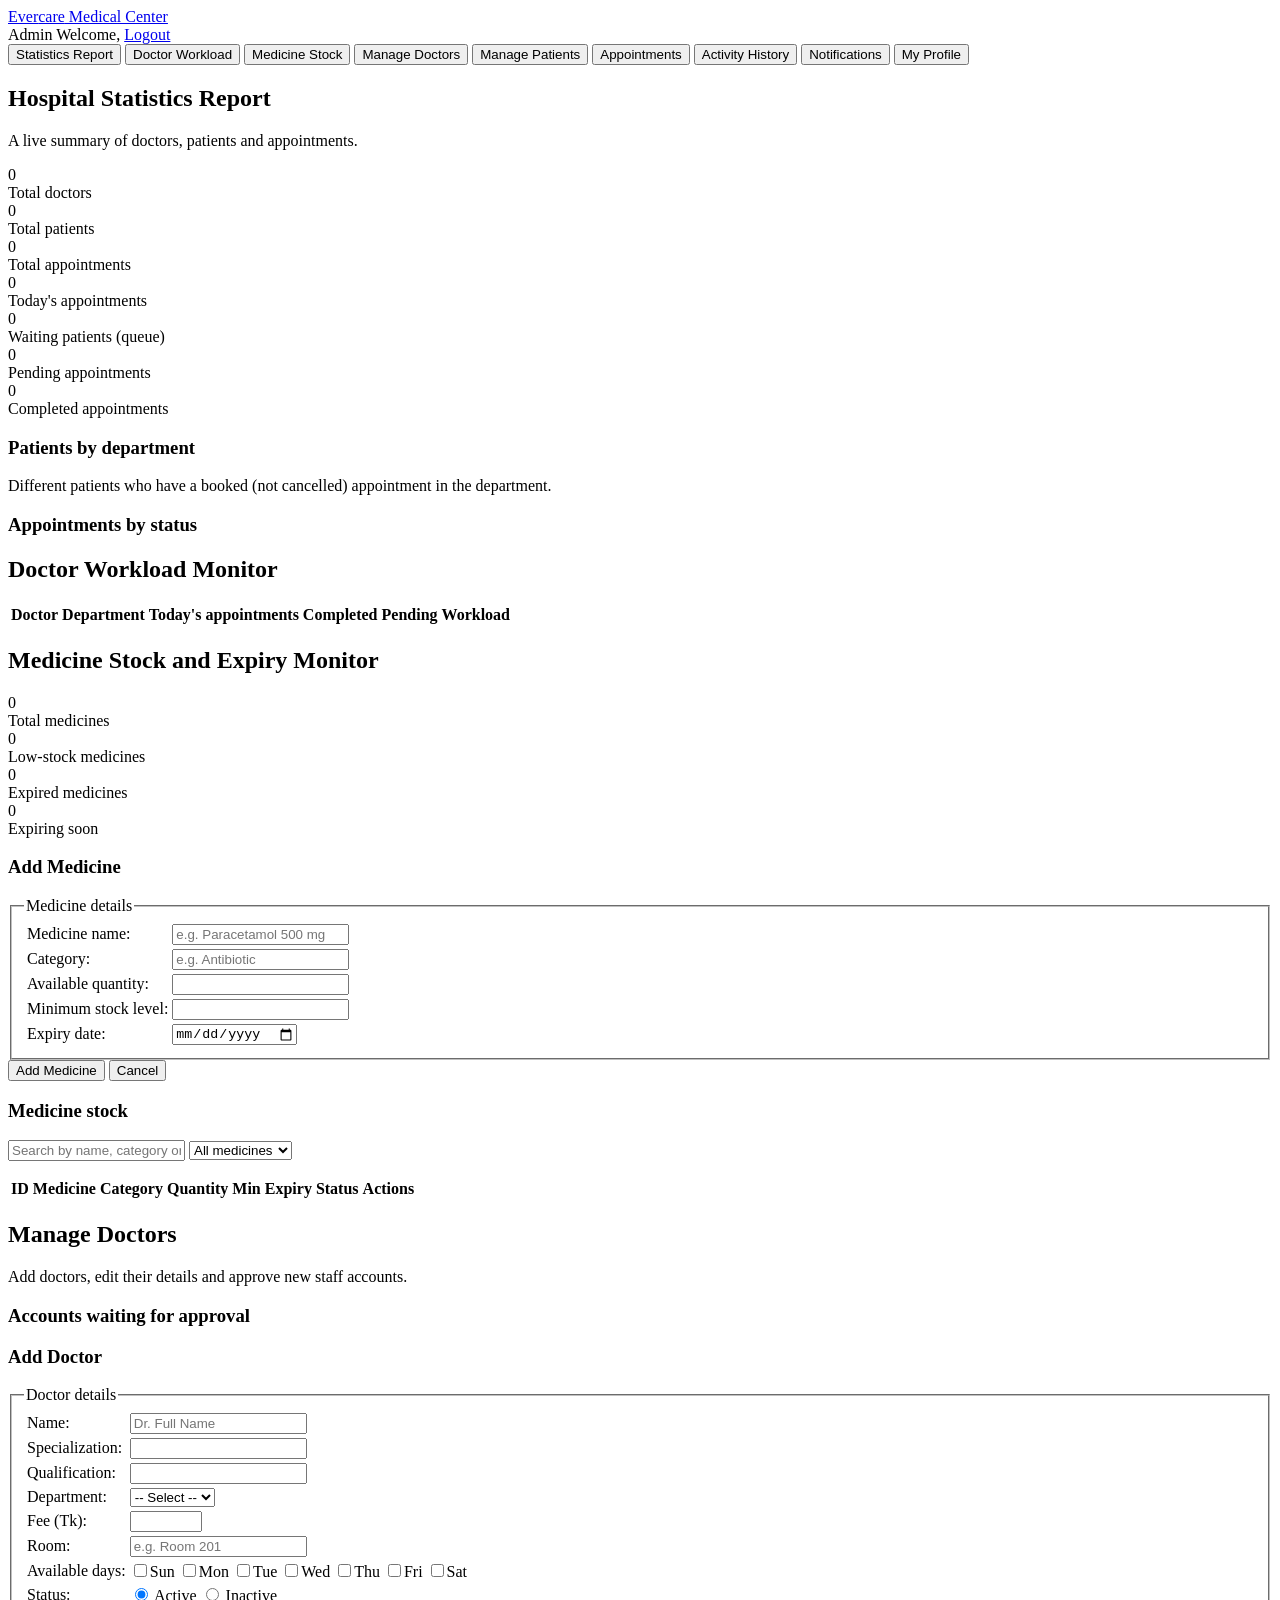
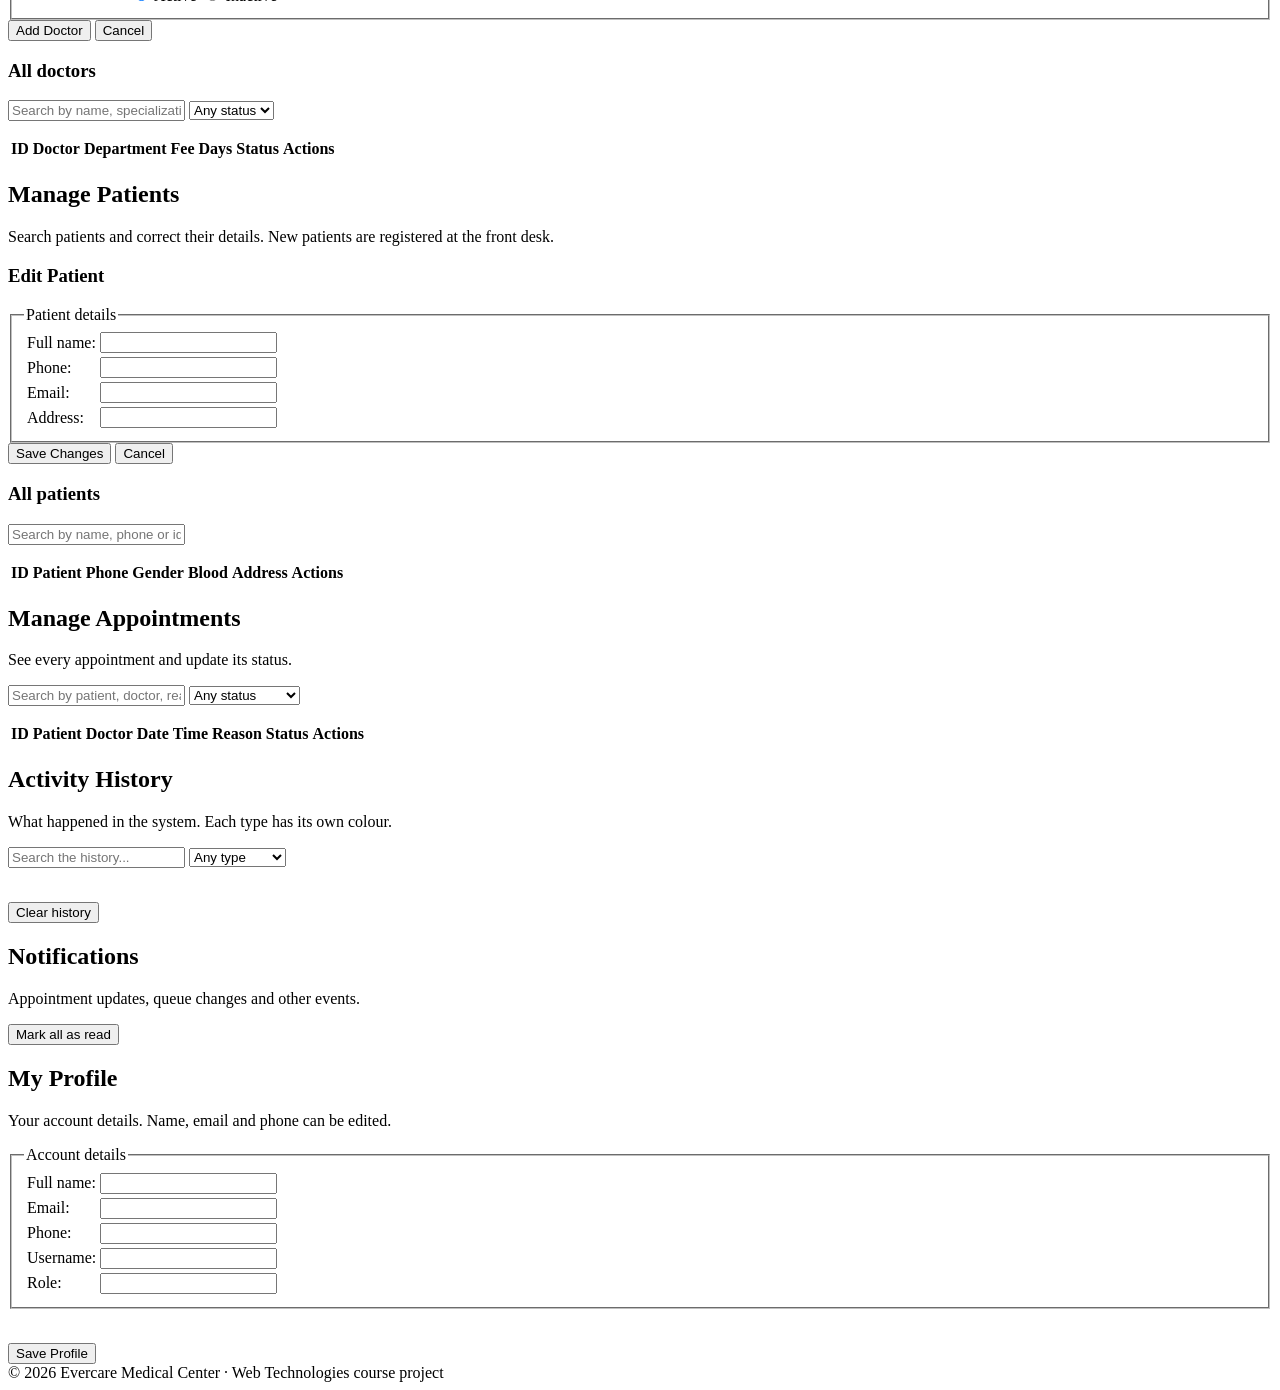
==== admin.html @ 4b74e7f2 "admin.html file upload" ====
<!DOCTYPE html>
<html lang="en-US">

<head>
  <meta charset="UTF-8">
  <meta name="viewport" content="width=device-width, initial-scale=1.0">
  <meta name="description" content="Admin dashboard of Evercare Medical Center">
  <title>Admin Dashboard | Evercare Medical Center</title>
  <link rel="stylesheet" href="css/shohanStyle.css">
  <link rel="stylesheet" href="css/alifStyle.css">
  <link rel="stylesheet" href="css/saadStyle.css">

</head>

<body>

  <!--  HEADER  -->
  <header class="header">
    <a href="index.html" class="logo">Ever<span>care</span> Medical Center</a>
    <div class="user-info">
      <span class="badge admin">Admin</span>
      <span>Welcome, <span id="welcomeName"></span></span>
      <a href="index.html" class="btn btn-small btn-light">Logout</a>
    </div>
  </header>

  <!--  NAVIGATION: each button shows one section  -->
  <nav class="topnav">
    <button type="button" id="nav-statsSection" onclick="showSection('statsSection'); generateReport()">Statistics
      Report</button>
    <button type="button" id="nav-workloadSection" onclick="showSection('workloadSection'); renderWorkload()">Doctor
      Workload</button>
    <button type="button" id="nav-medicineSection" onclick="showSection('medicineSection')">Medicine Stock</button>
    <button type="button" id="nav-doctorsSection" onclick="showSection('doctorsSection')">Manage Doctors</button>
    <button type="button" id="nav-patientsSection" onclick="showSection('patientsSection')">Manage Patients</button>
    <button type="button" id="nav-appointmentsSection"
      onclick="showSection('appointmentsSection')">Appointments</button>
    <button type="button" id="nav-activitySection" onclick="showSection('activitySection'); renderLog()">Activity
      History</button>
    <button type="button" id="nav-notificationsSection"
      onclick="showSection('notificationsSection')">Notifications</button>
    <button type="button" id="nav-profileSection" onclick="showSection('profileSection')">My Profile</button>
  </nav>

  <main class="container">

    <!-- UNIQUE FEATURE 1: HOSPITAL STATISTICS REPORT Counts are worked out with loops over the data arrays. -->

    <section id="statsSection" class="page-section">
      <h2 class="page-title">Hospital Statistics Report</h2>
      <p class="page-subtitle">A live summary of doctors, patients and appointments.
        <span id="reportTime" class="hint"></span>
      </p>

      <div class="stats-grid">
        <div class="stat-card">
          <div class="stat-number" id="statDoctors">0</div>
          <div class="stat-label">Total doctors</div>
        </div>
        <div class="stat-card">
          <div class="stat-number" id="statPatients">0</div>
          <div class="stat-label">Total patients</div>
        </div>
        <div class="stat-card">
          <div class="stat-number" id="statAppointments">0</div>
          <div class="stat-label">Total appointments</div>
        </div>
        <div class="stat-card">
          <div class="stat-number" id="statToday">0</div>
          <div class="stat-label">Today's appointments</div>
        </div>
        <div class="stat-card">
          <div class="stat-number" id="statWaiting">0</div>
          <div class="stat-label">Waiting patients (queue)</div>
        </div>
        <div class="stat-card">
          <div class="stat-number" id="statPending">0</div>
          <div class="stat-label">Pending appointments</div>
        </div>
        <div class="stat-card">
          <div class="stat-number" id="statCompleted">0</div>
          <div class="stat-label">Completed appointments</div>
        </div>

      </div>

      <div class="row">
        <div class="col">
          <div class="card">
            <h3>Patients by department</h3>
            <p class="hint">Different patients who have a booked (not cancelled) appointment in the department.</p>
            <div id="deptChart"></div>
          </div>
        </div>
        <div class="col">
          <div class="card">
            <h3>Appointments by status</h3>
            <div id="statusChart"></div>
          </div>
        </div>
      </div>
    </section>


    <!-- UNIQUE FEATURE 2: DOCTOR WORKLOAD MONITOR -->
    <section id="workloadSection" class="page-section">
      <h2 class="page-title">Doctor Workload Monitor</h2>
      <p class="page-subtitle" id="workloadRule"></p>
      <div class="card">
        <div class="table-wrapper">
          <table class="data-table">
            <thead>
              <tr>
                <th>Doctor</th>
                <th>Department</th>
                <th>Today's appointments</th>
                <th>Completed</th>
                <th>Pending</th>
                <th>Workload</th>
              </tr>
            </thead>
            <tbody id="workloadBody"></tbody>
          </table>
        </div>
      </div>
    </section>


    <!-- UNIQUE FEATURE 3: MEDICINE STOCK AND EXPIRY MONITOR -->
    <section id="medicineSection" class="page-section">
      <h2 class="page-title">Medicine Stock and Expiry Monitor</h2>
      <p class="page-subtitle" id="medicineRule"></p>

      <div class="stats-grid">
        <div class="stat-card">
          <div class="stat-number" id="medTotal">0</div>
          <div class="stat-label">Total medicines</div>
        </div>
        <div class="stat-card">
          <div class="stat-number" id="medLow">0</div>
          <div class="stat-label">Low-stock medicines</div>
        </div>
        <div class="stat-card">
          <div class="stat-number" id="medExpired">0</div>
          <div class="stat-label">Expired medicines</div>
        </div>
        <div class="stat-card">
          <div class="stat-number" id="medSoon">0</div>
          <div class="stat-label">Expiring soon</div>
        </div>
      </div>

      <div id="medicineMessage" class="message"></div>

      <div class="row">
        <div class="col">
          <div class="card">
            <h3 id="medicineFormTitle">Add Medicine</h3>
            <form id="medicineForm" onsubmit="return saveMedicine()">
              <fieldset>
                <legend>Medicine details</legend>
                <table class="form-table">
                  <tr>
                    <td><label for="medName">Medicine name:</label></td>
                    <td><input type="text" id="medName" placeholder="e.g. Paracetamol 500 mg"><span class="error"
                        id="medNameError"></span></td>
                  </tr>
                  <tr>
                    <td><label for="medCategory">Category:</label></td>
                    <td><input type="text" id="medCategory" placeholder="e.g. Antibiotic"><span class="error"
                        id="medCategoryError"></span></td>
                  </tr>
                  <tr>
                    <td><label for="medQuantity">Available quantity:</label></td>
                    <td><input type="number" id="medQuantity" min="0"><span class="error" id="medQuantityError"></span>
                    </td>
                  </tr>
                  <tr>
                    <td><label for="medMin">Minimum stock level:</label></td>
                    <td><input type="number" id="medMin" min="0"><span class="error" id="medMinError"></span></td>
                  </tr>
                  <tr>
                    <td><label for="medExpiry">Expiry date:</label></td>
                    <td><input type="date" id="medExpiry"><span class="error" id="medExpiryError"></span></td>
                  </tr>
                </table>
              </fieldset>
              <input type="submit" id="medicineSaveButton" class="btn" value="Add Medicine">
              <button type="button" class="btn btn-secondary" onclick="resetMedicineForm()">Cancel</button>
            </form>
          </div>
        </div>

        <div class="col-wide">
          <div class="card">
            <h3>Medicine stock</h3>
            <div class="search-bar">
              <input type="text" id="medicineSearch" placeholder="Search by name, category or id..."
                onkeyup="renderMedicines()">
              <select id="medicineFilter" onchange="renderMedicines()">
                <option value="All">All medicines</option>
                <option value="Low">Low stock</option>
                <option value="Expired">Expired</option>
                <option value="Soon">Expiring soon</option>
                <option value="OK">OK</option>
              </select>
            </div>
            <p class="result-count" id="medicineCount"></p>
            <div class="table-wrapper">
              <table class="data-table">
                <thead>
                  <tr>
                    <th>ID</th>
                    <th>Medicine</th>
                    <th>Category</th>
                    <th>Quantity</th>
                    <th>Min</th>
                    <th>Expiry</th>
                    <th>Status</th>
                    <th>Actions</th>
                  </tr>
                </thead>
                <tbody id="medicineBody"></tbody>
              </table>
            </div>
          </div>
        </div>
      </div>
    </section>


    <!-- MANAGE DOCTORS: Create, Read, Update, Delete, Search + approvals -->
    <section id="doctorsSection" class="page-section">
      <h2 class="page-title">Manage Doctors</h2>
      <p class="page-subtitle">Add doctors, edit their details and approve new staff accounts.</p>

      <div id="doctorMessage" class="message"></div>

      <div class="card">
        <h3>Accounts waiting for approval</h3>
        <div id="pendingList"></div>
      </div>

      <div class="row">
        <div class="col">
          <div class="card">
            <h3 id="doctorFormTitle">Add Doctor</h3>
            <form id="doctorForm" onsubmit="return saveDoctor()">
              <fieldset>
                <legend>Doctor details</legend>
                <table class="form-table">
                  <tr>
                    <td><label for="docName">Name:</label></td>
                    <td><input type="text" id="docName" placeholder="Dr. Full Name"><span class="error"
                        id="docNameError"></span></td>
                  </tr>
                  <tr>
                    <td><label for="docSpecialization">Specialization:</label></td>
                    <td><input type="text" id="docSpecialization"><span class="error"
                        id="docSpecializationError"></span></td>
                  </tr>
                  <tr>
                    <td><label for="docQualification">Qualification:</label></td>
                    <td><input type="text" id="docQualification"><span class="error" id="docQualificationError"></span>
                    </td>
                  </tr>
                  <tr>
                    <td><label for="docDepartment">Department:</label></td>
                    <td><select id="docDepartment">
                        <option value="">-- Select --</option>
                      </select><span class="error" id="docDepartmentError"></span></td>
                  </tr>
                  <tr>
                    <td><label for="docFee">Fee (Tk):</label></td>
                    <td><input type="number" id="docFee" min="100" max="10000"><span class="error"
                        id="docFeeError"></span></td>
                  </tr>
                  <tr>
                    <td><label for="docRoom">Room:</label></td>
                    <td><input type="text" id="docRoom" placeholder="e.g. Room 201"><span class="error"
                        id="docRoomError"></span></td>
                  </tr>
                  <tr>
                    <td>Available days:</td>
                    <td>
                      <input type="checkbox" id="adSun" name="adminDay" value="Sun"><label for="adSun"
                        class="option-label">Sun</label>
                      <input type="checkbox" id="adMon" name="adminDay" value="Mon"><label for="adMon"
                        class="option-label">Mon</label>
                      <input type="checkbox" id="adTue" name="adminDay" value="Tue"><label for="adTue"
                        class="option-label">Tue</label>
                      <input type="checkbox" id="adWed" name="adminDay" value="Wed"><label for="adWed"
                        class="option-label">Wed</label>
                      <input type="checkbox" id="adThu" name="adminDay" value="Thu"><label for="adThu"
                        class="option-label">Thu</label>
                      <input type="checkbox" id="adFri" name="adminDay" value="Fri"><label for="adFri"
                        class="option-label">Fri</label>
                      <input type="checkbox" id="adSat" name="adminDay" value="Sat"><label for="adSat"
                        class="option-label">Sat</label>
                      <span class="error" id="adminDayError"></span>
                    </td>
                  </tr>
                  <tr>
                    <td>Status:</td>
                    <td>
                      <input type="radio" id="docStatusActive" name="docStatus" value="Active" checked>
                      <label for="docStatusActive" class="option-label">Active</label>
                      <input type="radio" id="docStatusInactive" name="docStatus" value="Inactive">
                      <label for="docStatusInactive" class="option-label">Inactive</label>
                    </td>
                  </tr>
                </table>
              </fieldset>
              <input type="submit" id="doctorSaveButton" class="btn" value="Add Doctor">
              <button type="button" class="btn btn-secondary" onclick="resetDoctorForm()">Cancel</button>
            </form>
          </div>
        </div>

        <div class="col-wide">
          <div class="card">
            <h3>All doctors</h3>
            <div class="search-bar">
              <input type="text" id="doctorSearch" placeholder="Search by name, specialization or id..."
                onkeyup="renderDoctors()">
              <select id="doctorStatusFilter" onchange="renderDoctors()">
                <option value="All">Any status</option>
                <option value="Active">Active</option>
                <option value="Pending">Pending</option>
                <option value="Inactive">Inactive</option>
              </select>
            </div>
            <p class="result-count" id="doctorCount"></p>
            <div class="table-wrapper">
              <table class="data-table">
                <thead>
                  <tr>
                    <th>ID</th>
                    <th>Doctor</th>
                    <th>Department</th>
                    <th>Fee</th>
                    <th>Days</th>
                    <th>Status</th>
                    <th>Actions</th>
                  </tr>
                </thead>
                <tbody id="doctorBody"></tbody>
              </table>
            </div>
          </div>
        </div>
      </div>
    </section>


    <!-- MANAGE PATIENTS: Read, Update, Delete, Search(new patients are registered by the Receptionist) -->

    <section id="patientsSection" class="page-section">
      <h2 class="page-title">Manage Patients</h2>
      <p class="page-subtitle">Search patients and correct their details. New patients are registered at the front desk.
      </p>

      <div id="patientMessage" class="message"></div>

      <div class="card form-body" id="patientFormCard">
        <h3>Edit Patient</h3>
        <form id="patientForm" onsubmit="return savePatient()">
          <fieldset>
            <legend id="patientFormLegend">Patient details</legend>
            <table class="form-table">
              <tr>
                <td><label for="patName">Full name:</label></td>
                <td><input type="text" id="patName"><span class="error" id="patNameError"></span></td>
              </tr>
              <tr>
                <td><label for="patPhone">Phone:</label></td>
                <td><input type="tel" id="patPhone"><span class="error" id="patPhoneError"></span></td>
              </tr>
              <tr>
                <td><label for="patEmail">Email:</label></td>
                <td><input type="email" id="patEmail"><span class="error" id="patEmailError"></span></td>
              </tr>
              <tr>
                <td><label for="patAddress">Address:</label></td>
                <td><input type="text" id="patAddress"><span class="error" id="patAddressError"></span></td>
              </tr>
            </table>
          </fieldset>
          <input type="submit" class="btn" value="Save Changes">
          <button type="button" class="btn btn-secondary" onclick="resetPatientForm()">Cancel</button>
        </form>
      </div>

      <div class="card">
        <h3>All patients</h3>
        <div class="search-bar">
          <input type="text" id="patientSearch" placeholder="Search by name, phone or id..." onkeyup="renderPatients()">
        </div>
        <p class="result-count" id="patientCount"></p>
        <div class="table-wrapper">
          <table class="data-table">
            <thead>
              <tr>
                <th>ID</th>
                <th>Patient</th>
                <th>Phone</th>
                <th>Gender</th>
                <th>Blood</th>
                <th>Address</th>
                <th>Actions</th>
              </tr>
            </thead>
            <tbody id="patientBody"></tbody>
          </table>
        </div>
      </div>
    </section>


    <!--MANAGE APPOINTMENTS: Read, Update status, Delete, Search -->

    <section id="appointmentsSection" class="page-section">
      <h2 class="page-title">Manage Appointments</h2>
      <p class="page-subtitle">See every appointment and update its status.</p>

      <div id="appointmentMessage" class="message"></div>

      <div class="card">
        <div class="search-bar">
          <input type="text" id="appointmentSearch" placeholder="Search by patient, doctor, reason or id..."
            onkeyup="renderAppointments()">
          <select id="appointmentStatusFilter" onchange="renderAppointments()">
            <option value="All">Any status</option>
            <option value="Pending">Pending</option>
            <option value="Checked-in">Checked-in</option>
            <option value="In Consultation">In Consultation</option>
            <option value="Completed">Completed</option>
            <option value="Cancelled">Cancelled</option>
          </select>
        </div>
        <p class="result-count" id="appointmentCount"></p>
        <div class="table-wrapper">
          <table class="data-table">
            <thead>
              <tr>
                <th>ID</th>
                <th>Patient</th>
                <th>Doctor</th>
                <th>Date</th>
                <th>Time</th>
                <th>Reason</th>
                <th>Status</th>
                <th>Actions</th>
              </tr>
            </thead>
            <tbody id="appointmentBody"></tbody>
          </table>
        </div>
      </div>
    </section>


    <!-- ACTIVITY HISTORY (read only, scrolling board) -->
    <section id="activitySection" class="page-section">
      <h2 class="page-title">Activity History</h2>
      <p class="page-subtitle">What happened in the system. Each type has its own colour.</p>
      <div class="card">
        <div class="search-bar">
          <input type="text" id="logSearch" placeholder="Search the history..." onkeyup="renderLog()">
          <select id="logTypeFilter" onchange="renderLog()">
            <option value="All">Any type</option>
            <option value="Doctor">Doctor</option>
            <option value="Patient">Patient</option>
            <option value="Appointment">Appointment</option>
            <option value="Prescription">Prescription</option>
            <option value="Medicine">Medicine</option>
            <option value="Account">Account</option>
          </select>
        </div>
        <p class="result-count" id="logCount"></p>
        <div class="notice-board" id="logBoard"></div>
        <br>
        <button type="button" class="btn btn-small btn-danger" onclick="clearLog()">Clear history</button>
      </div>
    </section>


    <!-- COMMON FEATURE: NOTIFICATIONS (same on every dashboard) Filled by renderNotifications() in common.js -->

    <section id="notificationsSection" class="page-section">
      <h2 class="page-title">Notifications</h2>
      <p class="page-subtitle">Appointment updates, queue changes and other events. <span id="notificationCount"
          class="hint"></span></p>
      <div class="card">
        <button type="button" class="btn btn-small btn-secondary" onclick="markAllRead()">Mark all as read</button>
        <div class="notice-board" id="notificationList"></div>
      </div>
    </section>


    <!--COMMON FEATURE: MY PROFILE (same on every dashboard) View the profile and edit name, email and phone.-->


    <section id="profileSection" class="page-section">
      <h2 class="page-title">My Profile</h2>
      <p class="page-subtitle">Your account details. Name, email and phone can be edited.</p>
      <div id="profileMessage" class="message"></div>
      <div class="card">
        <form id="profileForm" onsubmit="return saveProfile()">
          <fieldset>
            <legend>Account details</legend>
            <table class="form-table">
              <tr>
                <td><label for="profileName">Full name:</label></td>
                <td><input type="text" id="profileName"><span class="error" id="profileNameError"></span></td>
              </tr>
              <tr>
                <td><label for="profileEmail">Email:</label></td>
                <td><input type="email" id="profileEmail"><span class="error" id="profileEmailError"></span></td>
              </tr>
              <tr>
                <td><label for="profilePhone">Phone:</label></td>
                <td><input type="tel" id="profilePhone"><span class="error" id="profilePhoneError"></span></td>
              </tr>
              <tr>
                <td><label for="profileUsername">Username:</label></td>
                <td><input type="text" id="profileUsername" readonly></td>
              </tr>
              <tr>
                <td><label for="profileRole">Role:</label></td>
                <td><input type="text" id="profileRole" readonly></td>
              </tr>
            </table>
          </fieldset>
          <p class="hint" id="profileDetails"></p><br>
          <input type="submit" class="btn" value="Save Profile">
        </form>
      </div>
    </section>

  </main>

  <footer class="footer">
    &copy; 2026 Evercare Medical Center &middot; Web Technologies course project
  </footer>

  <script src="js/shohanData.js"></script>
  <script src="js/alifData.js"></script>
  <script src="js/saadData.js"></script>
  <script src="js/najirData.js"></script>
  <script src="js/shohanCommon.js"></script>
  <script src="js/alifCommon.js"></script>
  <script src="js/saadCommon.js"></script>
  <script src="js/najirCommon.js"></script>
  <script src="js/admin.js"></script>
</body>

</html>
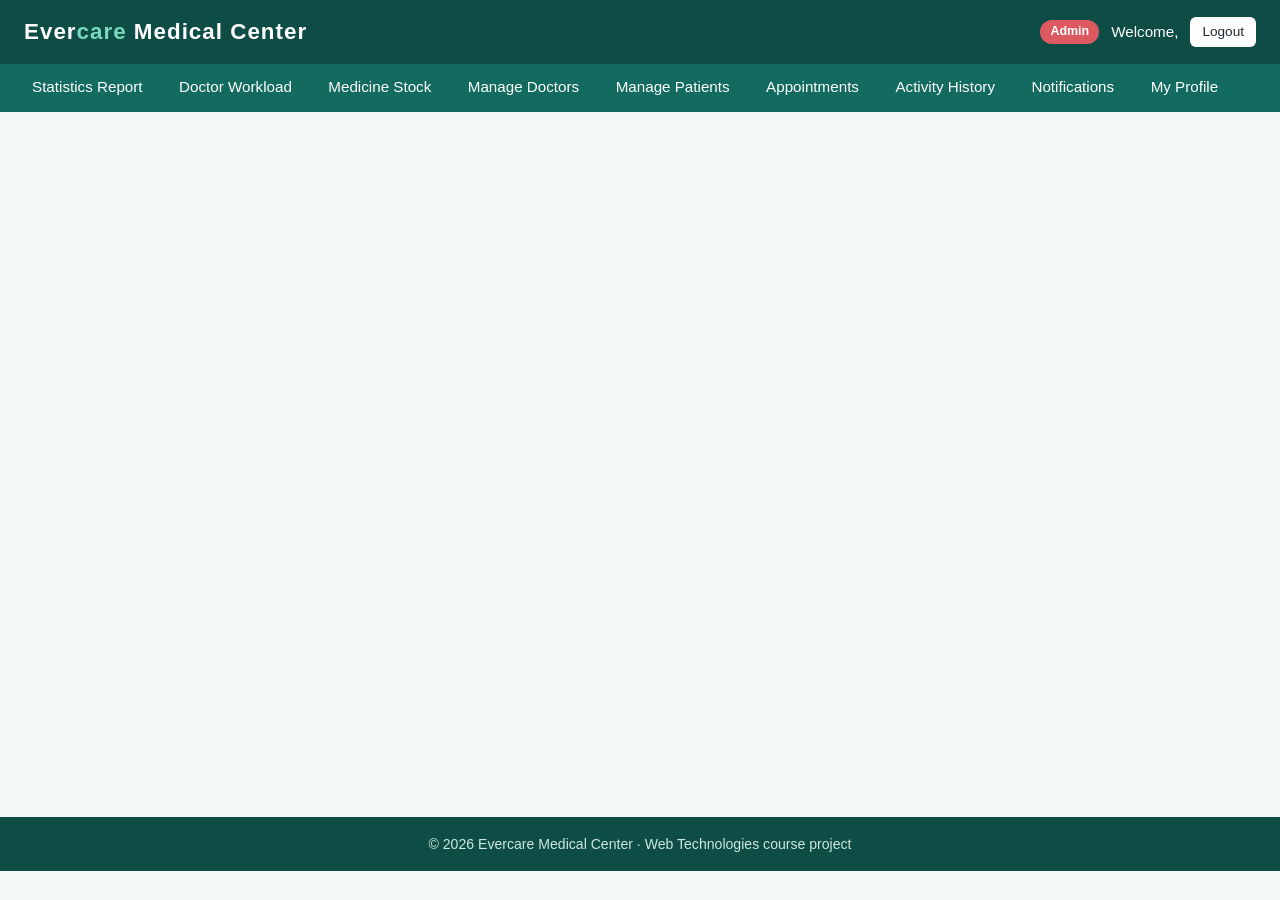
==== commit 4dc366b2: "stat card fix in admin.html" ====
--- a/admin.html
+++ b/admin.html
@@ -80,6 +80,10 @@
         <div class="stat-card">
           <div class="stat-number" id="statCompleted">0</div>
           <div class="stat-label">Completed appointments</div>
+        </div>
+        <div class="stat-card">
+          <div class="stat-number" id="statCancelled">0</div>
+          <div class="stat-label">Cancelled appointments</div>
         </div>
 
       </div>
--- a/css/shohanStyle.css
+++ b/css/shohanStyle.css
@@ -0,0 +1,818 @@
+/* 1. BASE: reset, body, headings, links */
+
+* {
+  margin: 0;
+  padding: 0;
+  box-sizing: border-box;
+}
+
+body {
+  font-family: 'Segoe UI', Arial, sans-serif;
+  font-size: 16px;
+  line-height: 1.6;
+  color: #1f2d33;
+  background-color: #f4f9f8;
+}
+
+h1,
+h2,
+h3 {
+  line-height: 1.3;
+  color: #1f2d33;
+}
+
+a {
+  color: #136b5f;
+}
+
+a:hover {
+  color: #1f9d8a;
+}
+
+/* 2. HEADER AND NAVIGATION BAR*/
+
+.header {
+  background-color: #0e4d45;
+  color: white;
+  padding: 14px 24px;
+  display: flex; /* Flexbox: logo left, user info right */
+  justify-content: space-between;
+  align-items: center;
+  flex-wrap: wrap;
+  gap: 10px;
+}
+
+.logo {
+  font-size: 1.4rem;
+  font-weight: bold;
+  color: white;
+  text-decoration: none;
+  letter-spacing: 1px;
+}
+
+.logo span {
+  color: #7ad9c0; /* "care" in mint */
+}
+
+.logo:hover {
+  color: white;
+}
+
+.user-info {
+  display: flex;
+  align-items: center;
+  gap: 12px;
+  font-size: 0.95rem;
+}
+
+/* The navigation bar sticks to the top while scrolling */
+.topnav {
+  position: sticky;
+  top: 0;
+  z-index: 10;
+  background-color: #136b5f;
+  padding: 0 16px;
+  overflow-x: auto; /* scroll sideways on small screens */
+  white-space: nowrap;
+}
+
+.topnav a,
+.topnav button {
+  display: inline-block;
+  color: #ffffff;
+  background-color: transparent;
+  border: none;
+  font-family: inherit;
+  font-size: 0.95rem;
+  padding: 14px 16px;
+  text-decoration: none;
+  cursor: pointer;
+  border-bottom: 3px solid transparent;
+  transition: background-color 0.3s;
+}
+
+.topnav a:hover,
+.topnav button:hover {
+  background-color: #1a8577;
+  color: white;
+}
+
+/* The current section gets the "active" class from JavaScript */
+.topnav a.active,
+.topnav button.active {
+  border-bottom: 3px solid #7ad9c0;
+  background-color: #1a8577;
+  color: white;
+}
+
+/*3. LAYOUT: CONTAINER, SECTIONS AND CARDS */
+
+.container {
+  max-width: 1200px;
+  margin: 0 auto;
+  padding: 24px 16px;
+  min-height: 75vh;
+}
+
+/* Every dashboard section is hidden until showSection() displays it */
+.page-section {
+  display: none;
+}
+
+.page-title {
+  margin-bottom: 4px;
+  font-size: 1.6rem;
+}
+
+.page-subtitle {
+  color: #6b7c84;
+  margin-bottom: 20px;
+}
+
+.card {
+  background-color: white;
+  border-radius: 12px;
+  box-shadow: 0 4px 12px rgba(14, 77, 69, 0.08);
+  padding: 20px;
+  margin-bottom: 20px;
+}
+
+.card h3 {
+  margin-bottom: 12px;
+  padding-bottom: 8px;
+  border-bottom: 2px solid #e8f7f2;
+}
+
+/* Columns side by side; they wrap onto new lines on small screens */
+.row {
+  display: flex;
+  flex-wrap: wrap;
+  gap: 20px;
+}
+
+.col {
+  flex: 1;
+  min-width: 300px;
+}
+
+.col-wide {
+  flex: 2;
+  min-width: 300px;
+}
+
+.hint {
+  font-size: 0.85rem;
+  color: #6b7c84;
+}
+
+/* 4. FORMS<fieldset>, <legend> and a <table> to line up labels and fields */
+
+fieldset {
+  border: 1px solid #d5e6e2;
+  border-radius: 8px;
+  padding: 12px 16px 16px 16px;
+  margin-bottom: 16px;
+}
+
+legend {
+  font-weight: bold;
+  color: #136b5f;
+  padding: 0 8px;
+}
+
+.form-table {
+  width: 100%;
+  border-collapse: collapse;
+}
+
+.form-table td {
+  padding: 6px 4px;
+  vertical-align: top;
+}
+
+.form-table td:first-child {
+  width: 35%;
+  padding-top: 12px;
+}
+
+label {
+  font-weight: 600;
+  color: #1f2d33;
+}
+
+.option-label {
+  font-weight: normal;
+  margin-right: 12px;
+}
+
+input[type='text'],
+input[type='email'],
+input[type='password'],
+input[type='number'],
+input[type='date'],
+input[type='time'],
+input[type='tel'],
+select,
+textarea {
+  width: 100%;
+  padding: 8px 10px;
+  border: 1px solid #cbddd9;
+  border-radius: 6px;
+  font-family: inherit;
+  font-size: 0.95rem;
+  background-color: white;
+}
+
+input:focus,
+select:focus,
+textarea:focus {
+  outline: 2px solid #1f9d8a;
+  border-color: #1f9d8a;
+}
+
+input[readonly] {
+  background-color: #eef4f3;
+}
+
+textarea {
+  resize: none;
+}
+
+input[type='radio'],
+input[type='checkbox'] {
+  margin-right: 4px;
+  accent-color: #1f9d8a;
+}
+
+/* Red error text shown next to a field by JavaScript validation */
+.error {
+  display: block;
+  color: #dc5a5f;
+  font-size: 0.85rem;
+  min-height: 1em;
+}
+
+/* 5. BUTTONS */
+
+.btn {
+  display: inline-block;
+  background-color: #1f9d8a;
+  color: white;
+  border: none;
+  padding: 9px 20px;
+  border-radius: 6px;
+  font-family: inherit;
+  font-size: 0.95rem;
+  cursor: pointer;
+  text-decoration: none;
+  transition: background-color 0.3s;
+}
+
+.btn:hover {
+  background-color: #17806f;
+  color: white;
+}
+
+.btn:focus {
+  outline: 3px solid #e08a2e;
+}
+
+.btn:disabled {
+  background-color: #a9b8bc;
+  cursor: not-allowed;
+}
+
+.btn-secondary {
+  background-color: #6b7c84;
+}
+
+.btn-secondary:hover {
+  background-color: #566770;
+}
+
+.btn-success {
+  background-color: #2fa67f;
+}
+
+.btn-success:hover {
+  background-color: #259075;
+}
+
+.btn-danger {
+  background-color: #dc5a5f;
+}
+
+.btn-danger:hover {
+  background-color: #c94a50;
+}
+
+.btn-light {
+  background-color: white;
+  color: #1f2d33;
+}
+
+.btn-light:hover {
+  background-color: #e8f7f2;
+  color: #1f2d33;
+}
+
+.btn-small {
+  padding: 4px 12px;
+  font-size: 0.85rem;
+}
+
+.btn-block {
+  width: 100%;
+  padding: 11px;
+  font-size: 1rem;
+}
+
+/* 6. TABLES */
+.table-wrapper {
+  overflow-x: auto; /* wide tables scroll inside the card */
+}
+
+.data-table {
+  width: 100%;
+  border-collapse: collapse;
+  font-size: 0.92rem;
+}
+
+.data-table th {
+  background-color: #136b5f;
+  color: white;
+  text-align: left;
+  padding: 10px;
+  white-space: nowrap;
+}
+
+.data-table td {
+  padding: 9px 10px;
+  border-bottom: 1px solid #e8f7f2;
+}
+
+.data-table td:first-child,
+.data-table td:last-child {
+  white-space: nowrap;
+}
+
+.data-table tbody tr:nth-child(even) {
+  background-color: #f4f9f8;
+}
+
+.data-table tbody tr:hover {
+  background-color: #e8f7f2;
+}
+
+.data-table td .btn {
+  margin: 2px;
+}
+
+.empty-row {
+  text-align: center;
+  color: #6b7c84;
+  padding: 20px;
+}
+
+/* The search box and filters above a table */
+.search-bar {
+  display: flex;
+  flex-wrap: wrap;
+  gap: 10px;
+  margin-bottom: 14px;
+}
+
+.search-bar input {
+  flex: 2;
+  min-width: 200px;
+}
+
+.search-bar select {
+  flex: 1;
+  min-width: 150px;
+}
+
+.result-count {
+  font-size: 0.85rem;
+  color: #6b7c84;
+  margin-bottom: 8px;
+}
+
+/* 7. BADGES AND MESSAGES */
+.badge {
+  display: inline-block;
+  padding: 2px 10px;
+  border-radius: 12px;
+  font-size: 0.78rem;
+  font-weight: bold;
+  color: white;
+  background-color: #6b7c84;
+  white-space: nowrap;
+}
+
+.badge.admin {
+  background-color: #dc5a5f;
+}
+.badge.doctor {
+  background-color: #136b5f;
+}
+.badge.receptionist {
+  background-color: #e08a2e;
+}
+.badge.patient {
+  background-color: #2fa67f;
+}
+
+.badge.green {
+  background-color: #2fa67f;
+}
+.badge.orange {
+  background-color: #e08a2e;
+}
+.badge.red {
+  background-color: #dc5a5f;
+}
+.badge.blue {
+  background-color: #2e9cb5;
+}
+.badge.teal {
+  background-color: #1f9d8a;
+}
+.badge.grey {
+  background-color: #6b7c84;
+}
+
+/* A message box; hidden until JavaScript shows it */
+.message {
+  display: none;
+  padding: 10px 14px;
+  border-radius: 6px;
+  margin-bottom: 14px;
+  border-left: 5px solid;
+}
+
+.message.success {
+  background-color: #e8f7f2;
+  border-color: #2fa67f;
+  color: #136b5f;
+}
+
+.message.error {
+  background-color: #fdedee;
+  border-color: #dc5a5f;
+  color: #b2444a;
+}
+
+.message.info {
+  background-color: #e8f7f2;
+  border-color: #7ad9c0;
+  color: #136b5f;
+}
+
+/* 8. DASHBOARD WIDGETS */
+
+/* Statistic tiles laid out with CSS Grid */
+.stats-grid {
+  display: grid;
+  grid-template-columns: repeat(auto-fit, minmax(190px, 1fr));
+  gap: 16px;
+  margin-bottom: 20px;
+}
+
+.stat-card {
+  background-color: white;
+  border-radius: 12px;
+  padding: 18px;
+  box-shadow: 0 4px 12px rgba(14, 77, 69, 0.08);
+  border-left: 6px solid #1f9d8a;
+  transition: transform 0.3s;
+}
+
+.stat-card:hover {
+  transform: scale(1.03);
+}
+
+.stat-card .stat-number {
+  font-size: 2rem;
+  font-weight: bold;
+  color: #1f2d33;
+}
+
+.stat-card .stat-label {
+  color: #6b7c84;
+  font-size: 0.9rem;
+}
+
+/* Horizontal bar chart: JavaScript sets each bar's width with style.width */
+.bar-row {
+  display: flex;
+  align-items: center;
+  margin-bottom: 10px;
+}
+
+.bar-label {
+  width: 150px;
+  font-size: 0.9rem;
+}
+
+.bar-track {
+  flex: 1;
+  background-color: #e8f7f2;
+  border-radius: 6px;
+  height: 22px;
+  overflow: hidden;
+}
+
+.bar-fill {
+  height: 100%;
+  width: 0;
+  background-color: #1f9d8a;
+  border-radius: 6px;
+  transition: width 0.6s;
+}
+
+.bar-value {
+  width: 50px;
+  text-align: right;
+  font-weight: bold;
+  font-size: 0.9rem;
+}
+
+/* Notice board: a fixed height with a scroll bar */
+.notice-board {
+  height: 380px;
+  overflow-y: auto;
+  border: 1px solid #e8f7f2;
+  border-radius: 8px;
+  padding: 10px;
+  background-color: #f4f9f8;
+}
+
+.log-item {
+  background-color: white;
+  border-left: 5px solid #b8ccc8;
+  border-radius: 4px;
+  padding: 8px 12px;
+  margin-bottom: 8px;
+  box-shadow: 0 1px 3px rgba(14, 77, 69, 0.06);
+}
+
+/* An unread notification has a teal stripe */
+.log-item.unread {
+  border-left-color: #1f9d8a;
+  background-color: #e8f7f2;
+}
+
+.log-item .log-time {
+  font-size: 0.8rem;
+  color: #6b7c84;
+}
+
+/* A result box used by the token slip, estimates and details */
+.result-box {
+  background-color: #e8f7f2;
+  border: 2px dashed #7ad9c0;
+  border-radius: 10px;
+  padding: 16px;
+  margin-top: 12px;
+}
+
+.result-box .big {
+  font-size: 2.4rem;
+  font-weight: bold;
+  color: #136b5f;
+}
+
+/* 9. HOME, LOGIN AND REGISTER PAGES */
+.hero {
+  background-color: #0e4d45;
+  color: white;
+  text-align: center;
+  padding: 70px 20px;
+}
+
+.hero h1 {
+  color: white;
+  font-size: 2.6rem;
+  margin-bottom: 10px;
+}
+
+.hero p {
+  font-size: 1.15rem;
+  color: #e8f7f2;
+  max-width: 650px;
+  margin: 0 auto 24px auto;
+}
+
+.hero-search {
+  max-width: 640px;
+  margin: 26px auto 0 auto;
+  display: flex;
+  flex-wrap: wrap;
+  gap: 8px;
+}
+
+.hero-search input {
+  flex: 3;
+  min-width: 220px;
+  padding: 13px 16px;
+  font-size: 1rem;
+  border: none;
+}
+
+.hero-search select {
+  flex: 1;
+  min-width: 150px;
+  border: none;
+}
+
+.hero-note {
+  font-size: 0.9rem;
+  color: #b6e6da;
+  margin-top: 10px;
+}
+
+.hero-link {
+  color: #7ad9c0;
+}
+
+.hero-link:hover {
+  color: white;
+}
+
+.home-section {
+  padding: 40px 0 10px 0;
+}
+
+.section-heading {
+  text-align: center;
+  margin: 10px 0 24px 0;
+}
+
+.section-heading p {
+  color: #6b7c84;
+  font-weight: normal;
+  font-size: 1rem;
+  margin-top: 6px;
+}
+
+.feature-strip {
+  display: grid;
+  grid-template-columns: repeat(auto-fit, minmax(220px, 1fr));
+  gap: 16px;
+}
+
+.feature {
+  text-align: center;
+  padding: 18px;
+}
+
+.feature .feature-icon {
+  display: inline-block;
+  width: 52px;
+  height: 52px;
+  line-height: 52px;
+  border-radius: 50%;
+  background-color: #e8f7f2;
+  color: #136b5f;
+  font-size: 1.4rem;
+  font-weight: bold;
+  margin-bottom: 8px;
+}
+
+/* Four role cards on the home page */
+.role-grid {
+  display: grid;
+  grid-template-columns: repeat(auto-fit, minmax(240px, 1fr));
+  gap: 20px;
+}
+
+.role-card {
+  background-color: white;
+  border-radius: 12px;
+  padding: 22px;
+  box-shadow: 0 4px 12px rgba(14, 77, 69, 0.08);
+  border-top: 6px solid #1f9d8a;
+  transition:
+    transform 0.3s,
+    box-shadow 0.3s;
+}
+
+.role-card:hover {
+  transform: scale(1.03);
+  box-shadow: 0 8px 20px rgba(14, 77, 69, 0.12);
+}
+
+.role-card.admin {
+  border-top-color: #dc5a5f;
+}
+.role-card.doctor {
+  border-top-color: #136b5f;
+}
+.role-card.receptionist {
+  border-top-color: #e08a2e;
+}
+.role-card.patient {
+  border-top-color: #2fa67f;
+}
+
+.role-card h3 {
+  margin-bottom: 8px;
+}
+
+.role-card ul {
+  margin: 10px 0 0 20px;
+  font-size: 0.92rem;
+}
+
+.steps {
+  display: grid;
+  grid-template-columns: repeat(auto-fit, minmax(220px, 1fr));
+  gap: 16px;
+}
+
+.step {
+  background-color: white;
+  border-radius: 12px;
+  padding: 20px;
+  padding-top: 34px;
+  box-shadow: 0 4px 12px rgba(14, 77, 69, 0.08);
+  position: relative; /* the number is placed inside this box */
+}
+
+.step-number {
+  position: absolute;
+  top: -16px;
+  left: 20px;
+  width: 36px;
+  height: 36px;
+  line-height: 36px;
+  text-align: center;
+  border-radius: 50%;
+  background-color: #1f9d8a;
+  color: white;
+  font-weight: bold;
+}
+
+.cta-band {
+  background-color: #136b5f;
+  color: white;
+  border-radius: 12px;
+  padding: 30px 20px;
+  text-align: center;
+  margin-top: 30px;
+}
+
+.cta-band h2 {
+  color: white;
+  margin-bottom: 8px;
+}
+
+.cta-band .btn {
+  margin: 6px;
+}
+
+.contact-table {
+  margin: 10px 0;
+  border-collapse: collapse;
+}
+
+.contact-table td {
+  padding: 5px 10px 5px 0;
+  vertical-align: top;
+}
+
+.contact-table td:first-child {
+  font-weight: bold;
+  white-space: nowrap;
+}
+
+/* 10. FOOTER */
+.footer {
+  background-color: #0e4d45;
+  color: #cbe8e1;
+  text-align: center;
+  padding: 16px;
+  margin-top: 30px;
+  font-size: 0.88rem;
+}
+
+.footer-links {
+  display: flex;
+  flex-wrap: wrap;
+  justify-content: center;
+  gap: 18px;
+  margin-bottom: 8px;
+}
+
+.footer-links a {
+  color: #e8f7f2;
+  text-decoration: none;
+}
+
+.footer-links a:hover {
+  color: white;
+  text-decoration: underline;
+}
+
+/* 11. ROLE-SPECIFIC PIECES */
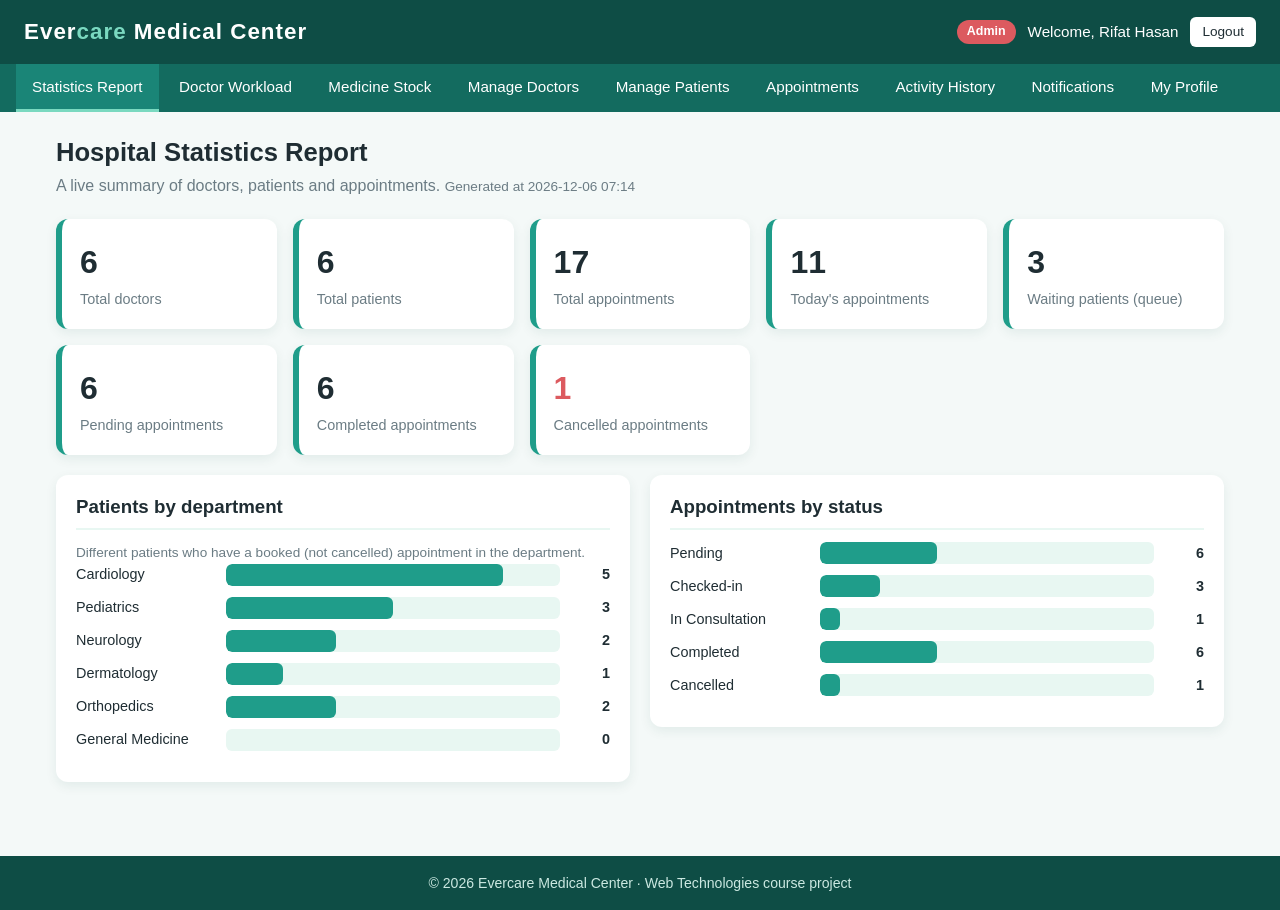
==== commit bd3f4c83: "fix error all" ====
--- a/admin.html
+++ b/admin.html
@@ -1,4 +1,5 @@
 <!DOCTYPE html>
+<!-- OWNER: Shohan  |  Admin module  |  only Shohan edits this file -->
 <html lang="en-US">
 
 <head>
@@ -9,7 +10,7 @@
   <link rel="stylesheet" href="css/shohanStyle.css">
   <link rel="stylesheet" href="css/alifStyle.css">
   <link rel="stylesheet" href="css/saadStyle.css">
-
+  <link rel="stylesheet" href="css/najirStyle.css">
 </head>
 
 <body>
@@ -85,7 +86,6 @@
           <div class="stat-number" id="statCancelled">0</div>
           <div class="stat-label">Cancelled appointments</div>
         </div>
-
       </div>
 
       <div class="row">
--- a/css/shohanStyle.css
+++ b/css/shohanStyle.css
@@ -815,4 +815,23 @@
   text-decoration: underline;
 }
 
-/* 11. ROLE-SPECIFIC PIECES */
+/* 12. RESPONSIVE: small screens (simple media query) */
+@media (max-width: 600px) {
+  .hero h1 {
+    font-size: 1.8rem;
+  }
+
+  .form-table td {
+    display: block;
+    width: 100%;
+  }
+
+  .form-table td:first-child {
+    width: 100%;
+    padding-top: 8px;
+  }
+
+  .bar-label {
+    width: 100px;
+  }
+}
--- a/css/saadStyle.css
+++ b/css/saadStyle.css
@@ -0,0 +1,77 @@
+/* Registration: choose a type of user first, then see its fields */
+.form-body,
+.type-fields {
+  display: none;
+}
+.type-grid {
+  display: grid;
+  grid-template-columns: repeat(auto-fit, minmax(180px, 1fr));
+  gap: 12px;
+}
+
+.type-option {
+  display: block;
+  border: 2px solid #d5e6e2;
+  border-radius: 10px;
+  padding: 14px;
+  cursor: pointer;
+  font-weight: normal;
+  background-color: white;
+  transition:
+    border-color 0.3s,
+    background-color 0.3s;
+}
+
+.type-option:hover {
+  border-color: #1f9d8a;
+}
+
+.type-option strong {
+  font-size: 1.05rem;
+  color: #1f2d33;
+}
+
+.type-option .hint {
+  display: block;
+  margin-top: 4px;
+}
+
+/* Added by JavaScript to the chosen card */
+.type-option.selected {
+  border-color: #1f9d8a;
+  background-color: #e8f7f2;
+}
+
+/* Patient: doctor cards */
+.doctor-grid {
+  display: grid;
+  grid-template-columns: repeat(auto-fill, minmax(260px, 1fr));
+  gap: 16px;
+}
+
+.doctor-card {
+  background-color: white;
+  border-radius: 12px;
+  padding: 18px;
+  box-shadow: 0 4px 12px rgba(14, 77, 69, 0.08);
+  border-top: 6px solid #1f9d8a;
+  transition: transform 0.3s;
+}
+
+.doctor-card:hover {
+  transform: scale(1.02);
+}
+
+.doctor-card h4 {
+  color: #1f2d33;
+  font-size: 1.05rem;
+}
+
+.doctor-card p {
+  font-size: 0.9rem;
+  margin: 2px 0;
+}
+
+.doctor-card .btn {
+  margin: 8px 6px 0 0;
+}
